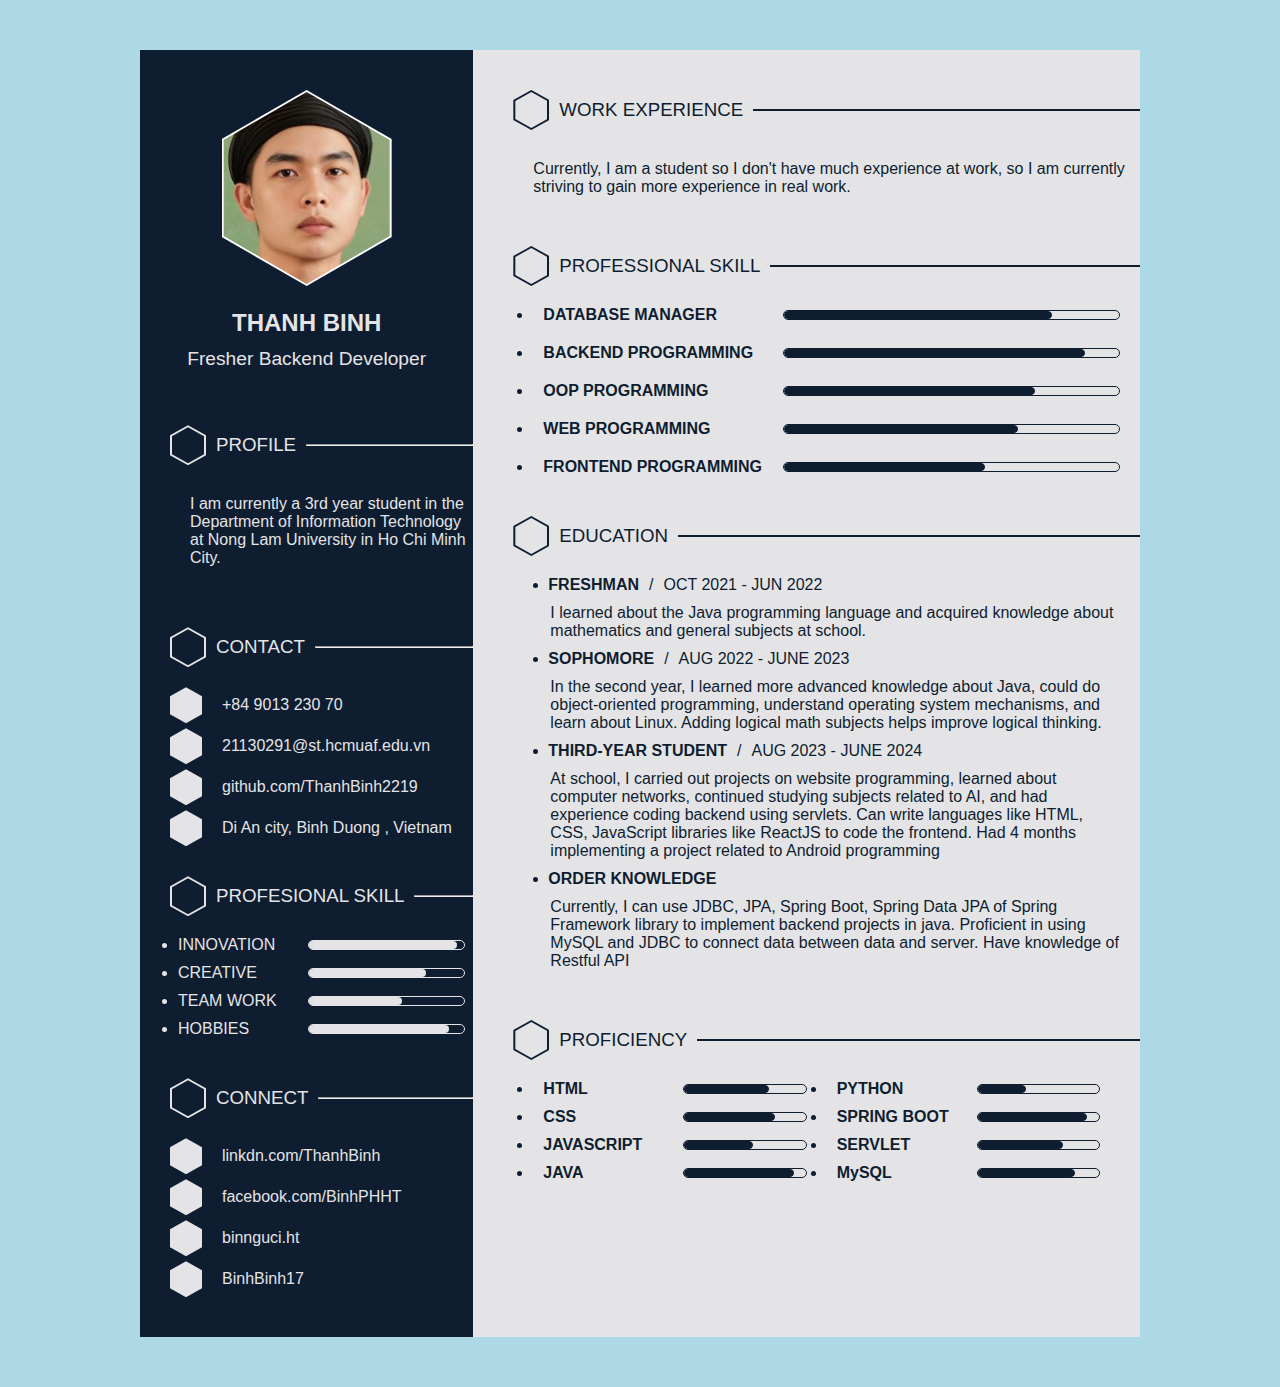
==== 21130291_Nguyen_Thanh_Binh.html @ b84941cc "create: a private CV" ====
<!DOCTYPE html>
<html lang="en">

<head>
    <meta charset="UTF-8">
    <meta name="viewport" content="width=device-width, initial-scale=1">
    <link rel="stylesheet" href="https://cdnjs.cloudflare.com/ajax/libs/font-awesome/6.5.1/css/all.min.css"
        integrity="sha512-DTOQO9RWCH3ppGqcWaEA1BIZOC6xxalwEsw9c2QQeAIftl+Vegovlnee1c9QX4TctnWMn13TZye+giMm8e2LwA=="
        crossorigin="anonymous" referrerpolicy="no-referrer" />
    <link rel="icon" href="" type="image/x-icon" />
    <title>Curriculum Vitae</title>
    <style>
        * {
            margin: 0;
            padding: 0;
            box-sizing: border-box;
            font-family: Arial, Helvetica, sans-serif;
        }

        body {
            background-color: lightblue;
            display: flex;
            justify-content: center;
            align-items: center;
            min-height: 100vh;
        }

        .container {
            position: relative;
            width: 100%;
            max-width: 1000px;
            min-height: 1000px;
            margin: 50px;
            background: #fff;
            display: grid;
            grid-template-columns: 1fr 2fr;
            box-shadow: 0 35px 55px rgba(0, 0, 0, 0, 1);
        }

        .container .left_side {
            position: relative;
            background-color: #0e1d30;
            color: #e4e4e6;
            padding: 40px 0;
        }

        .profileText {
            position: relative;
            display: flex;
            flex-direction: column;
            align-items: center;
            padding-bottom: 20px;
        }

        .container .right_side {
            position: relative;
            background-color: #e4e4e6;
            padding: 40px;
        }

        .haxegon {
            position: relative;
            width: 170px;
            height: 196px;
            background-color: #fff;
            color: white;
            clip-path: polygon(50% 0%, 100% 25%, 100% 75%,
                    50% 100%, 0% 75%, 0% 25%);
            display: flex;
            align-items: center;
            justify-content: center;
        }

        .sub-haxegon {
            position: relative;
            width: 166px;
            height: 192px;
        }

        .haxegon .sub-haxegon .img {
            position: absolute;
            top: 0;
            left: 0;
            width: 70%;
            height: 70%;
            /* object-fit: ; */
        }

        .profileText h2 {
            font-size: 1.5em;
            margin-top: 20px;
            text-transform: uppercase;
            text-align: center;
            font-weight: 600;
            line-height: 1.4em;
        }

        .profileText h2>span {
            text-transform: none;
            font-size: 0.8em;
            font-weight: 300;
        }

        .left_side .information {

            display: flex;
            flex-direction: column;
            padding-left: 30px;

        }

        .information .title {
            display: flex;
            flex-direction: row;
            justify-content: space-between;
            align-items: center;
            margin-top: 30px;
            gap: 10px;
        }

        .title .hexagonIcon {
            width: 36px;
            height: 40px;
            background-color: #e4e4e6;
        }

        .subHaxegonIcon {
            width: 32px;
            height: 36px;
            background-color: #0e1d30;
        }

        .title h3 {
            font-weight: 300;
        }

        .title hr {
            flex: 1;
        }

        .information .profileContext {
            margin: 30px 0 30px 0;
            padding-left: 20px;

        }

        .contact {
            margin-bottom: 15px;
        }

        .contactText {
            margin-top: 5px;
            display: flex;
            flex-direction: row;
            align-items: center;
            gap: 20px;
        }

        .contactText .subHaxegonIcon {
            background-color: #e4e4e6;
            color: #0e1d30;
        }

        .information .box {
            display: flex;
            flex-direction: column;
            padding: 0 8px;
            margin-top: 20px;
        }

        .information .boxSkill {
            position: relative;
            width: 100%;
            display: flex;
            flex-direction: row;
            justify-content: center;
            align-items: center;
            margin-bottom: 10px;
        }

        .boxSkill h4 {
            font-weight: 300;
            flex-basis: 240px;
        }

        .boxSkill .percent {
            position: relative;
            width: 100%;
            height: 10px;
            background-color: #0e1d30;
            border-radius: 5px;
            border: 1px solid #e4e4e6;
        }

        .boxSkill .percent div {

            position: absolute;
            top: 0;
            left: 0;
            height: 100%;
            background: #e4e4e6;
            border-radius: 5px;
        }

        .boxSkill .percent .percent-innovation {
            width: 95%;
        }

        .boxSkill .percent .percent-creative {
            width: 75%;
        }

        .boxSkill .percent .percent-teamwork {
            width: 60%;
        }

        .boxSkill .percent .percent-hobbies {
            width: 90%;
        }

        .container .right_side {
            position: relative;
            display: flex;
            flex-direction: column;
            background-color: #e4e4e6;
            color: #0e1d30;
            padding: 20px 0;
        }

        .right_side i {
            color: #0e1d30;
        }

        .right_side .about {
            display: flex;
            flex-direction: column;
            padding-left: 40px;
        }

        .right_side .title2 {
            display: flex;
            flex-direction: row;
            justify-content: space-between;
            align-items: center;
            gap: 10px;
            margin-top: 20px;
        }

        .title2 .hexagonIcon {
            background-color: #0e1d30;
        }

        .title2 .subHaxegonIcon {
            background-color: #e4e4e6;
        }

        .title2 .line {
            flex: 1;
            background-color: #0e1d30;
            height: 2px;
        }

        .about .experience-text {
            padding-left: 20px;
            margin: 30px 0;
        }

        .about .box2 {
            display: flex;
            flex-direction: column;
            margin-top: 20px;
            padding: 0 20px 0 20px;
        }

        .box2 .skillbox {
            display: flex;
            flex-direction: row;
            align-items: center;
            gap: 10px;
            margin-bottom: 20px;
        }

        .box2 h4 {
            flex-basis: 400px;
        }

        .skillbox .percent2 {
            position: relative;
            width: 100%;
            height: 10px;
            background-color: #e4e4e6;
            border-radius: 5px;
            border: 1px solid #0e1d30;
            overflow: hidden;
        }

        .skillbox .percent2 div {
            position: absolute;
            top: 0px;
            left: 0px;
            height: 100%;
            background-color: #0e1d30;
            border-radius: 5px;
            border: 1px solid #0e1d30;
            /* transform: translateX(80%);
    transition: 2s linear; */
        }

        .skillbox .percent2 .percent-db {
            width: 80%;
        }

        .percent2 .percent-bp {
            width: 90%;
        }

        .percent2 .percent-oop {
            width: 75%;
        }

        .percent2 .percent-web {
            width: 70%;
        }

        .percent2 .percent-fp {
            width: 60%;
        }

        .right_side .experience-container {
            display: flex;
            flex-direction: column;
            padding: 20px 20px;
        }

        .experience-container .point {
            width: 5px;
            height: 5px;
            background-color: #0e1d30;
            border-radius: 50%;
        }

        .experience-container .labels {
            display: flex;
            flex-direction: row;
            gap: 10px;
            align-items: center;
        }

        .experience-container .sub-labels {
            font-weight: 600;
        }

        .experience-container .experience-context {
            padding-left: 17px;
            margin: 10px 0;
        }

        .about .box-container {
            display: flex;
            flex-direction: row;
            margin-top: 20px;
            padding: 0 20px 0 20px;
        }

        .box-container .box3 {
            width: 50%;
        }

        .box-container .box3 .skillbox {
            display: flex;
            flex-direction: row;
            justify-content: center;
            align-items: center;
            gap: 10px;
            margin-bottom: 10px;
            padding-right: 20px;
        }

        .box3 .skillbox h4 {
            flex-basis: 130px;
        }

        .percent3 {
            position: relative;
            width: 100%;
            height: 10px;
            background-color: #e4e4e6;
            border-radius: 5px;
            border: 1px solid #0e1d30;
            flex: 1;
        }

        .skillbox .percent3 div {
            position: absolute;
            top: 0px;
            left: 0;
            height: 100%;
            background-color: #0e1d30;
            border-radius: 5px;
            border: 1px solid #0e1d30;

        }

        .percent3 .percent-html {
            width: 70%;
        }

        .percent3 .percent-css {
            width: 75%;
        }

        .percent3 .percent-js {
            width: 57%;
        }

        .percent3 .percent-java {
            width: 90%;
        }

        .percent3 .percent-python {
            width: 40%;
        }

        .percent3 .percent-sb {
            width: 90%;
        }

        .percent3 .percent-servlet {
            width: 70%;
        }

        .percent3 .percent-sql {
            width: 80%;
        }
    </style>
</head>

<body>
    <div class="container">
        <div class="left_side">
            <div class="profileText">
                <div class="haxegon">
                    <div class="haxegon sub-haxegon">
                        <img
                            src="[data-uri]">
                    </div>
                </div>
                <h2>THANH BINH<br><span>Fresher Backend Developer</span></h2>
            </div>
            <div class="information">
                <div class="title">
                    <div class="haxegon hexagonIcon">
                        <div class="haxegon subHaxegonIcon">
                            <i class="fa-solid fa-file"></i>
                        </div>
                    </div>
                    <h3>PROFILE</h3>
                    <hr>
                </div>
                <p class="profileContext">
                    I am currently a 3rd year student in the Department of Information Technology at Nong Lam University
                    in Ho Chi Minh
                    City.
                </p>
                <div class="title contact">
                    <div class="haxegon hexagonIcon">
                        <div class="haxegon subHaxegonIcon">
                            <i class="fa-solid fa-file"></i>
                        </div>
                    </div>
                    <h3>CONTACT</h3>
                    <hr>
                </div>
                <div class="contactText ">
                    <div class="haxegon subHaxegonIcon">
                        <i class="fa-solid fa-phone"></i>
                    </div>
                    <p>
                        +84 9013 230 70
                    </p>
                </div>
                <div class="contactText">
                    <div class="haxegon subHaxegonIcon">
                        <i class="fa-solid fa-phone"></i>
                    </div>
                    <p>
                        21130291@st.hcmuaf.edu.vn
                    </p>
                </div>
                <div class="contactText">
                    <div class="haxegon subHaxegonIcon">
                        <i class="fa-brands fa-github"></i>
                    </div>
                    <p>
                        github.com/ThanhBinh2219
                    </p>
                </div>
                <div class="contactText">
                    <div class="haxegon subHaxegonIcon">
                        <i class="fa-solid fa-location-dot"></i>
                    </div>
                    <p>
                        Di An city, Binh Duong , Vietnam
                    </p>
                </div>
                <div class="title">
                    <div class="haxegon hexagonIcon">
                        <div class="haxegon subHaxegonIcon">
                            <i class="fa-solid fa-chart-pie"></i>
                        </div>
                    </div>
                    <h3>PROFESIONAL SKILL</h3>
                    <hr>
                </div>
                <div class="box">
                    <div class="boxSkill">
                        <li></li>
                        <h4>INNOVATION</h4>
                        <div class="percent">
                            <div class="percent-innovation"></div>
                        </div>
                    </div>
                    <div class="boxSkill">
                        <li></li>
                        <h4>CREATIVE</h4>
                        <div class="percent">
                            <div class="percent-creative"></div>
                        </div>
                    </div>
                    <div class="boxSkill">
                        <li></li>
                        <h4>TEAM WORK</h4>
                        <div class="percent">
                            <div class="percent-teamwork"></div>
                        </div>
                    </div>
                    <div class="boxSkill">
                        <li></li>
                        <h4>HOBBIES</h4>
                        <div class="percent">
                            <div class="percent-hobbies"></div>
                        </div>
                    </div>
                </div>
                <div class="title contact">
                    <div class="haxegon hexagonIcon">
                        <div class="haxegon subHaxegonIcon">
                            <i class="fa-solid fa-file"></i>
                        </div>
                    </div>
                    <h3>CONNECT</h3>
                    <hr>
                </div>
                <div class="contactText ">
                    <div class="haxegon subHaxegonIcon">
                        <i class="fa-brands fa-linkedin-in"></i>
                    </div>
                    <p>
                        linkdn.com/ThanhBinh
                    </p>
                </div>
                <div class="contactText">
                    <div class="haxegon subHaxegonIcon">
                        <i class="fa-brands fa-facebook-f"></i>
                    </div>
                    <p>
                        facebook.com/BinhPHHT
                    </p>
                </div>
                <div class="contactText">
                    <div class="haxegon subHaxegonIcon">
                        <i class="fa-brands fa-square-instagram"></i>
                    </div>
                    <p>
                        binnguci.ht
                    </p>
                </div>
                <div class="contactText">
                    <div class="haxegon subHaxegonIcon">
                        <i class="fa-brands fa-telegram"></i>
                    </div>
                    <p>
                        BinhBinh17
                    </p>
                </div>
            </div>
        </div>
        <div class="right_side">
            <div class="information about">
                <div class="title title2">
                    <div class="haxegon hexagonIcon">
                        <div class="haxegon subHaxegonIcon">
                            <i class="fa-solid fa-building"></i>
                        </div>
                    </div>
                    <h3>WORK EXPERIENCE</h3>
                    <div class="line"></div>
                </div>
                <p class="experience-text">
                    Currently, I am a student so I don't have much experience at work, so I am currently striving to
                    gain more experience in
                    real work.
                </p>
                <div class="title title2">
                    <div class="haxegon hexagonIcon">
                        <div class="haxegon subHaxegonIcon">
                            <i class="fa-solid fa-chart-pie"></i>
                        </div>
                    </div>
                    <h3>PROFESSIONAL SKILL</h3>
                    <div class="line"></div>
                </div>
                <div class="box2">
                    <div class="skillbox">
                        <li></li>
                        <h4>DATABASE MANAGER</h4>
                        <div class="percent2">
                            <div class="percent-db"></div>
                        </div>
                    </div>
                    <div class="skillbox">
                        <li></li>
                        <h4>BACKEND PROGRAMMING</h4>
                        <div class="percent2">
                            <div class="percent-bp"></div>
                        </div>
                    </div>
                    <div class="skillbox">
                        <li></li>
                        <h4>OOP PROGRAMMING</h4>
                        <div class="percent2">
                            <div class="percent-oop"></div>
                        </div>
                    </div>
                    <div class="skillbox">
                        <li></li>
                        <h4>WEB PROGRAMMING</h4>
                        <div class="percent2">
                            <div class="percent-web"></div>
                        </div>
                    </div>
                    <div class="skillbox">
                        <li></li>
                        <h4>FRONTEND PROGRAMMING</h4>
                        <div class="percent2">
                            <div class="percent-fp"></div>
                        </div>
                    </div>
                </div>
                <div class="title title2">
                    <div class="haxegon hexagonIcon">
                        <div class="haxegon subHaxegonIcon">
                            <i class="fa-solid fa-school"></i>
                        </div>
                    </div>
                    <h3>EDUCATION</h3>
                    <div class="line"></div>
                </div>
                <div class="experience-container">
                    <div class="experience-container-sub">
                        <div class="labels">
                            <div class="point">
                            </div>
                            <p class="sub-labels">FRESHMAN</p>
                            <span>/</span>
                            <span>OCT 2021 - JUN 2022</span>
                        </div>
                        <p class="experience-context">I learned about the Java programming language and acquired
                            knowledge
                            about mathematics and general subjects at school.</p>
                    </div>
                    <div class="experience-container-sub">
                        <div class="labels">
                            <div class="point">
                            </div>
                            <p class="sub-labels">SOPHOMORE</p>
                            <span>/</span>
                            <span>AUG 2022 - JUNE 2023</span>
                        </div>
                        <p class="experience-context">In the second year, I learned more advanced knowledge about Java,
                            could do object-oriented programming, understand
                            operating system mechanisms, and learn about Linux. Adding logical math subjects helps
                            improve
                            logical thinking.</p>
                    </div>
                    <div class="experience-container-sub">
                        <div class="labels">
                            <div class="point">
                            </div>
                            <p class="sub-labels">THIRD-YEAR STUDENT</p>
                            <span>/</span>
                            <span>AUG 2023 - JUNE 2024</span>
                        </div>
                        <p class="experience-context">At school, I carried out projects on website programming, learned
                            about computer networks, continued studying subjects
                            related to AI, and had experience coding backend using servlets. Can write languages like
                            HTML,
                            CSS, JavaScript
                            libraries like ReactJS to code the frontend. Had 4 months implementing a project related to
                            Android programming</p>
                    </div>
                    <div class="experience-container-sub">
                        <div class="labels">
                            <div class="point">
                            </div>
                            <p class="sub-labels">ORDER KNOWLEDGE</p>
                        </div>
                        <p class="experience-context">Currently, I can use JDBC, JPA, Spring Boot, Spring Data JPA of
                            Spring
                            Framework library to implement backend projects
                            in java. Proficient in using MySQL and JDBC to connect data between data and server. Have
                            knowledge of Restful API</p>
                    </div>
                </div>
                <div class="title title2">
                    <div class="haxegon hexagonIcon">
                        <div class="haxegon subHaxegonIcon">
                            <i class="fa-solid fa-lightbulb"></i>
                        </div>
                    </div>
                    <h3>PROFICIENCY</h3>
                    <div class="line"></div>
                </div>
                <div class="box-container">
                    <div class="box3">
                        <div class="skillbox">
                            <li></li>
                            <h4>HTML</h4>
                            <div class="percent3">
                                <div class="percent-html"></div>
                            </div>
                        </div>
                        <div class="skillbox">
                            <li></li>
                            <h4>CSS</h4>
                            <div class="percent3">
                                <div class="percent-css"></div>
                            </div>
                        </div>
                        <div class="skillbox">
                            <li></li>
                            <h4>JAVASCRIPT</h4>
                            <div class="percent3">
                                <div class="percent-js"></div>
                            </div>
                        </div>
                        <div class="skillbox">
                            <li></li>
                            <h4>JAVA</h4>
                            <div class="percent3">
                                <div class="percent-java"></div>
                            </div>
                        </div>
                    </div>
                    <div class="box3">

                        <div class="skillbox">
                            <li></li>
                            <h4>PYTHON</h4>
                            <div class="percent3">
                                <div class="percent-python"></div>
                            </div>
                        </div>
                        <div class="skillbox">
                            <li></li>
                            <h4>SPRING BOOT</h4>
                            <div class="percent3">
                                <div class="percent-sb"></div>
                            </div>
                        </div>
                        <div class="skillbox">
                            <li></li>
                            <h4>SERVLET</h4>
                            <div class="percent3">
                                <div class="percent-servlet"></div>
                            </div>
                        </div>
                        <div class="skillbox">
                            <li></li>
                            <h4>MySQL</h4>
                            <div class="percent3">
                                <div class="percent-sql"></div>
                            </div>
                        </div>
                    </div>
                </div>
            </div>
        </div>
    </div>
    </div>
</body>

</html>
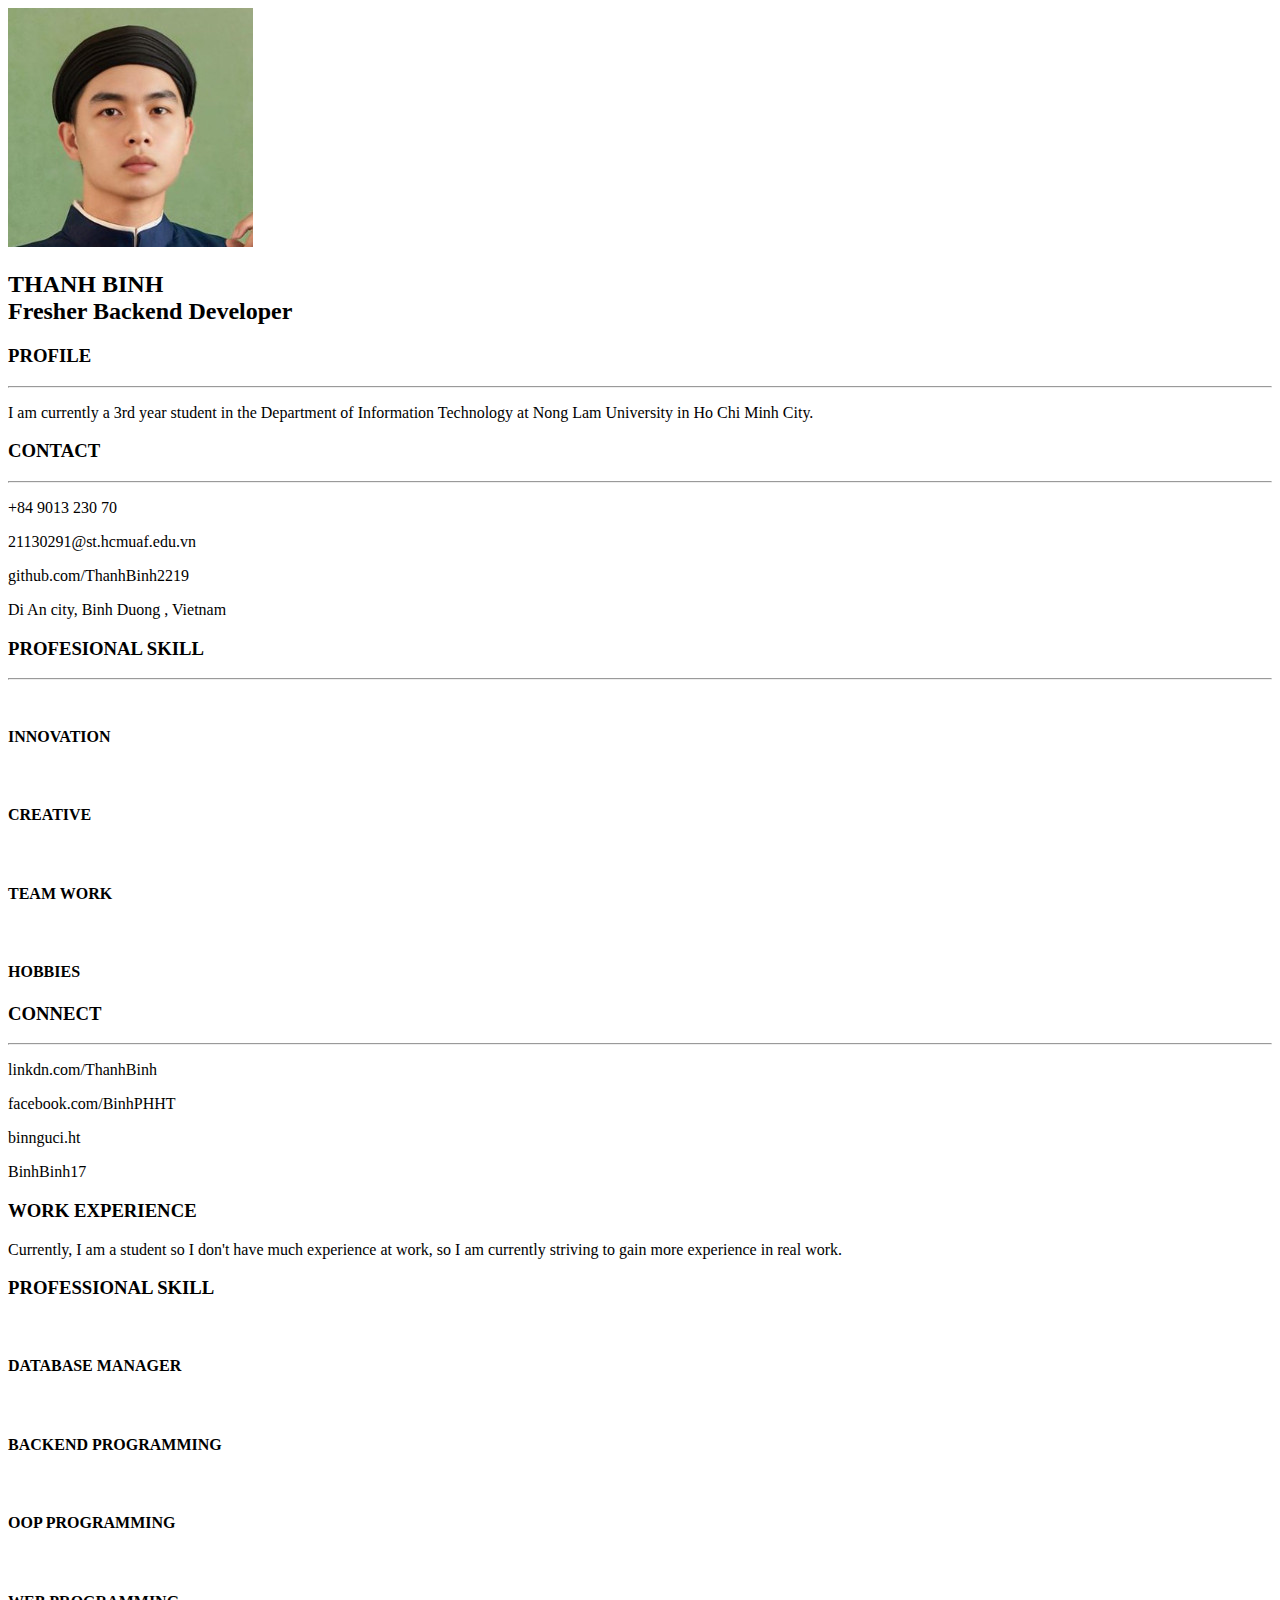
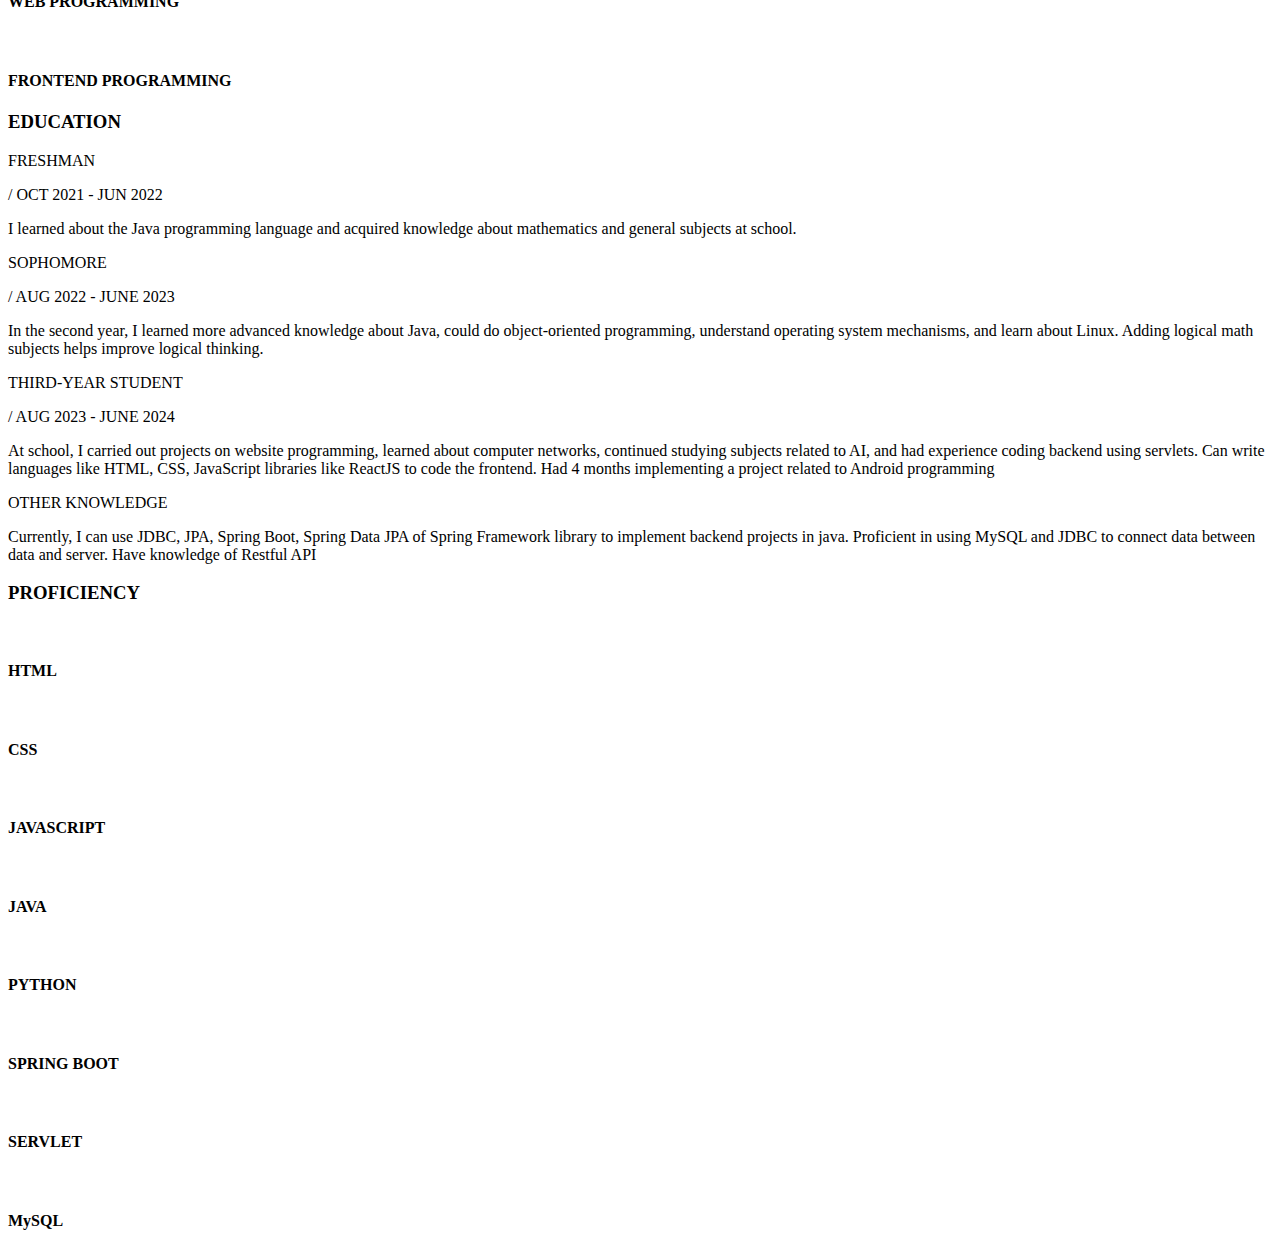
==== commit 48212c7c: "refactor: covert css to scss" ====
--- a/21130291_Nguyen_Thanh_Binh.html
+++ b/21130291_Nguyen_Thanh_Binh.html
@@ -4,443 +4,22 @@
 <head>
     <meta charset="UTF-8">
     <meta name="viewport" content="width=device-width, initial-scale=1">
+<!--    <link rel="stylesheet" href="styleCV.css">-->
     <link rel="stylesheet" href="https://cdnjs.cloudflare.com/ajax/libs/font-awesome/6.5.1/css/all.min.css"
         integrity="sha512-DTOQO9RWCH3ppGqcWaEA1BIZOC6xxalwEsw9c2QQeAIftl+Vegovlnee1c9QX4TctnWMn13TZye+giMm8e2LwA=="
         crossorigin="anonymous" referrerpolicy="no-referrer" />
     <link rel="icon" href="" type="image/x-icon" />
+    <link rel="stylesheet" href="style.css">
     <title>Curriculum Vitae</title>
-    <style>
-        * {
-            margin: 0;
-            padding: 0;
-            box-sizing: border-box;
-            font-family: Arial, Helvetica, sans-serif;
-        }
-
-        body {
-            background-color: lightblue;
-            display: flex;
-            justify-content: center;
-            align-items: center;
-            min-height: 100vh;
-        }
-
-        .container {
-            position: relative;
-            width: 100%;
-            max-width: 1000px;
-            min-height: 1000px;
-            margin: 50px;
-            background: #fff;
-            display: grid;
-            grid-template-columns: 1fr 2fr;
-            box-shadow: 0 35px 55px rgba(0, 0, 0, 0, 1);
-        }
-
-        .container .left_side {
-            position: relative;
-            background-color: #0e1d30;
-            color: #e4e4e6;
-            padding: 40px 0;
-        }
-
-        .profileText {
-            position: relative;
-            display: flex;
-            flex-direction: column;
-            align-items: center;
-            padding-bottom: 20px;
-        }
-
-        .container .right_side {
-            position: relative;
-            background-color: #e4e4e6;
-            padding: 40px;
-        }
-
-        .haxegon {
-            position: relative;
-            width: 170px;
-            height: 196px;
-            background-color: #fff;
-            color: white;
-            clip-path: polygon(50% 0%, 100% 25%, 100% 75%,
-                    50% 100%, 0% 75%, 0% 25%);
-            display: flex;
-            align-items: center;
-            justify-content: center;
-        }
-
-        .sub-haxegon {
-            position: relative;
-            width: 166px;
-            height: 192px;
-        }
-
-        .haxegon .sub-haxegon .img {
-            position: absolute;
-            top: 0;
-            left: 0;
-            width: 70%;
-            height: 70%;
-            /* object-fit: ; */
-        }
-
-        .profileText h2 {
-            font-size: 1.5em;
-            margin-top: 20px;
-            text-transform: uppercase;
-            text-align: center;
-            font-weight: 600;
-            line-height: 1.4em;
-        }
-
-        .profileText h2>span {
-            text-transform: none;
-            font-size: 0.8em;
-            font-weight: 300;
-        }
-
-        .left_side .information {
-
-            display: flex;
-            flex-direction: column;
-            padding-left: 30px;
-
-        }
-
-        .information .title {
-            display: flex;
-            flex-direction: row;
-            justify-content: space-between;
-            align-items: center;
-            margin-top: 30px;
-            gap: 10px;
-        }
-
-        .title .hexagonIcon {
-            width: 36px;
-            height: 40px;
-            background-color: #e4e4e6;
-        }
-
-        .subHaxegonIcon {
-            width: 32px;
-            height: 36px;
-            background-color: #0e1d30;
-        }
-
-        .title h3 {
-            font-weight: 300;
-        }
-
-        .title hr {
-            flex: 1;
-        }
-
-        .information .profileContext {
-            margin: 30px 0 30px 0;
-            padding-left: 20px;
-
-        }
-
-        .contact {
-            margin-bottom: 15px;
-        }
-
-        .contactText {
-            margin-top: 5px;
-            display: flex;
-            flex-direction: row;
-            align-items: center;
-            gap: 20px;
-        }
-
-        .contactText .subHaxegonIcon {
-            background-color: #e4e4e6;
-            color: #0e1d30;
-        }
-
-        .information .box {
-            display: flex;
-            flex-direction: column;
-            padding: 0 8px;
-            margin-top: 20px;
-        }
-
-        .information .boxSkill {
-            position: relative;
-            width: 100%;
-            display: flex;
-            flex-direction: row;
-            justify-content: center;
-            align-items: center;
-            margin-bottom: 10px;
-        }
-
-        .boxSkill h4 {
-            font-weight: 300;
-            flex-basis: 240px;
-        }
-
-        .boxSkill .percent {
-            position: relative;
-            width: 100%;
-            height: 10px;
-            background-color: #0e1d30;
-            border-radius: 5px;
-            border: 1px solid #e4e4e6;
-        }
-
-        .boxSkill .percent div {
-
-            position: absolute;
-            top: 0;
-            left: 0;
-            height: 100%;
-            background: #e4e4e6;
-            border-radius: 5px;
-        }
-
-        .boxSkill .percent .percent-innovation {
-            width: 95%;
-        }
-
-        .boxSkill .percent .percent-creative {
-            width: 75%;
-        }
-
-        .boxSkill .percent .percent-teamwork {
-            width: 60%;
-        }
-
-        .boxSkill .percent .percent-hobbies {
-            width: 90%;
-        }
-
-        .container .right_side {
-            position: relative;
-            display: flex;
-            flex-direction: column;
-            background-color: #e4e4e6;
-            color: #0e1d30;
-            padding: 20px 0;
-        }
-
-        .right_side i {
-            color: #0e1d30;
-        }
-
-        .right_side .about {
-            display: flex;
-            flex-direction: column;
-            padding-left: 40px;
-        }
-
-        .right_side .title2 {
-            display: flex;
-            flex-direction: row;
-            justify-content: space-between;
-            align-items: center;
-            gap: 10px;
-            margin-top: 20px;
-        }
-
-        .title2 .hexagonIcon {
-            background-color: #0e1d30;
-        }
-
-        .title2 .subHaxegonIcon {
-            background-color: #e4e4e6;
-        }
-
-        .title2 .line {
-            flex: 1;
-            background-color: #0e1d30;
-            height: 2px;
-        }
-
-        .about .experience-text {
-            padding-left: 20px;
-            margin: 30px 0;
-        }
-
-        .about .box2 {
-            display: flex;
-            flex-direction: column;
-            margin-top: 20px;
-            padding: 0 20px 0 20px;
-        }
-
-        .box2 .skillbox {
-            display: flex;
-            flex-direction: row;
-            align-items: center;
-            gap: 10px;
-            margin-bottom: 20px;
-        }
-
-        .box2 h4 {
-            flex-basis: 400px;
-        }
-
-        .skillbox .percent2 {
-            position: relative;
-            width: 100%;
-            height: 10px;
-            background-color: #e4e4e6;
-            border-radius: 5px;
-            border: 1px solid #0e1d30;
-            overflow: hidden;
-        }
-
-        .skillbox .percent2 div {
-            position: absolute;
-            top: 0px;
-            left: 0px;
-            height: 100%;
-            background-color: #0e1d30;
-            border-radius: 5px;
-            border: 1px solid #0e1d30;
-            /* transform: translateX(80%);
-    transition: 2s linear; */
-        }
-
-        .skillbox .percent2 .percent-db {
-            width: 80%;
-        }
-
-        .percent2 .percent-bp {
-            width: 90%;
-        }
-
-        .percent2 .percent-oop {
-            width: 75%;
-        }
-
-        .percent2 .percent-web {
-            width: 70%;
-        }
-
-        .percent2 .percent-fp {
-            width: 60%;
-        }
-
-        .right_side .experience-container {
-            display: flex;
-            flex-direction: column;
-            padding: 20px 20px;
-        }
-
-        .experience-container .point {
-            width: 5px;
-            height: 5px;
-            background-color: #0e1d30;
-            border-radius: 50%;
-        }
-
-        .experience-container .labels {
-            display: flex;
-            flex-direction: row;
-            gap: 10px;
-            align-items: center;
-        }
-
-        .experience-container .sub-labels {
-            font-weight: 600;
-        }
-
-        .experience-container .experience-context {
-            padding-left: 17px;
-            margin: 10px 0;
-        }
-
-        .about .box-container {
-            display: flex;
-            flex-direction: row;
-            margin-top: 20px;
-            padding: 0 20px 0 20px;
-        }
-
-        .box-container .box3 {
-            width: 50%;
-        }
-
-        .box-container .box3 .skillbox {
-            display: flex;
-            flex-direction: row;
-            justify-content: center;
-            align-items: center;
-            gap: 10px;
-            margin-bottom: 10px;
-            padding-right: 20px;
-        }
-
-        .box3 .skillbox h4 {
-            flex-basis: 130px;
-        }
-
-        .percent3 {
-            position: relative;
-            width: 100%;
-            height: 10px;
-            background-color: #e4e4e6;
-            border-radius: 5px;
-            border: 1px solid #0e1d30;
-            flex: 1;
-        }
-
-        .skillbox .percent3 div {
-            position: absolute;
-            top: 0px;
-            left: 0;
-            height: 100%;
-            background-color: #0e1d30;
-            border-radius: 5px;
-            border: 1px solid #0e1d30;
-
-        }
-
-        .percent3 .percent-html {
-            width: 70%;
-        }
-
-        .percent3 .percent-css {
-            width: 75%;
-        }
-
-        .percent3 .percent-js {
-            width: 57%;
-        }
-
-        .percent3 .percent-java {
-            width: 90%;
-        }
-
-        .percent3 .percent-python {
-            width: 40%;
-        }
-
-        .percent3 .percent-sb {
-            width: 90%;
-        }
-
-        .percent3 .percent-servlet {
-            width: 70%;
-        }
-
-        .percent3 .percent-sql {
-            width: 80%;
-        }
-    </style>
+
 </head>
 
 <body>
     <div class="container">
         <div class="left_side">
-            <div class="profileText">
+            <div class="profile-text">
                 <div class="haxegon">
-                    <div class="haxegon sub-haxegon">
+                    <div class="sub-haxegon">
                         <img
                             src="[data-uri]">
                     </div>
@@ -449,8 +28,8 @@
             </div>
             <div class="information">
                 <div class="title">
-                    <div class="haxegon hexagonIcon">
-                        <div class="haxegon subHaxegonIcon">
+                    <div class="hexagonIcon">
+                        <div class="subHaxegonIcon">
                             <i class="fa-solid fa-file"></i>
                         </div>
                     </div>
@@ -462,17 +41,17 @@
                     in Ho Chi Minh
                     City.
                 </p>
-                <div class="title contact">
-                    <div class="haxegon hexagonIcon">
-                        <div class="haxegon subHaxegonIcon">
-                            <i class="fa-solid fa-file"></i>
+                <div class="contact">
+                    <div class="hexagonIcon">
+                        <div class="subHaxegonIcon">
+                            <i class="fa-solid fa-user"></i>
                         </div>
                     </div>
                     <h3>CONTACT</h3>
                     <hr>
                 </div>
                 <div class="contactText ">
-                    <div class="haxegon subHaxegonIcon">
+                    <div class="subHaxegonIcon">
                         <i class="fa-solid fa-phone"></i>
                     </div>
                     <p>
@@ -480,15 +59,15 @@
                     </p>
                 </div>
                 <div class="contactText">
-                    <div class="haxegon subHaxegonIcon">
-                        <i class="fa-solid fa-phone"></i>
+                    <div class="subHaxegonIcon">
+                        <i class="fa-solid fa-envelope"></i>
                     </div>
                     <p>
                         21130291@st.hcmuaf.edu.vn
                     </p>
                 </div>
                 <div class="contactText">
-                    <div class="haxegon subHaxegonIcon">
+                    <div class="subHaxegonIcon">
                         <i class="fa-brands fa-github"></i>
                     </div>
                     <p>
@@ -496,7 +75,7 @@
                     </p>
                 </div>
                 <div class="contactText">
-                    <div class="haxegon subHaxegonIcon">
+                    <div class="subHaxegonIcon">
                         <i class="fa-solid fa-location-dot"></i>
                     </div>
                     <p>
@@ -504,8 +83,8 @@
                     </p>
                 </div>
                 <div class="title">
-                    <div class="haxegon hexagonIcon">
-                        <div class="haxegon subHaxegonIcon">
+                    <div class="hexagonIcon">
+                        <div class="subHaxegonIcon">
                             <i class="fa-solid fa-chart-pie"></i>
                         </div>
                     </div>
@@ -543,16 +122,16 @@
                     </div>
                 </div>
                 <div class="title contact">
-                    <div class="haxegon hexagonIcon">
-                        <div class="haxegon subHaxegonIcon">
-                            <i class="fa-solid fa-file"></i>
+                    <div class="hexagonIcon">
+                        <div class="subHaxegonIcon">
+                            <i class="fa-solid fa-user-group"></i>
                         </div>
                     </div>
                     <h3>CONNECT</h3>
                     <hr>
                 </div>
                 <div class="contactText ">
-                    <div class="haxegon subHaxegonIcon">
+                    <div class="subHaxegonIcon">
                         <i class="fa-brands fa-linkedin-in"></i>
                     </div>
                     <p>
@@ -560,7 +139,7 @@
                     </p>
                 </div>
                 <div class="contactText">
-                    <div class="haxegon subHaxegonIcon">
+                    <div class="subHaxegonIcon">
                         <i class="fa-brands fa-facebook-f"></i>
                     </div>
                     <p>
@@ -568,7 +147,7 @@
                     </p>
                 </div>
                 <div class="contactText">
-                    <div class="haxegon subHaxegonIcon">
+                    <div class="subHaxegonIcon">
                         <i class="fa-brands fa-square-instagram"></i>
                     </div>
                     <p>
@@ -576,7 +155,7 @@
                     </p>
                 </div>
                 <div class="contactText">
-                    <div class="haxegon subHaxegonIcon">
+                    <div class="subHaxegonIcon">
                         <i class="fa-brands fa-telegram"></i>
                     </div>
                     <p>
@@ -588,8 +167,8 @@
         <div class="right_side">
             <div class="information about">
                 <div class="title title2">
-                    <div class="haxegon hexagonIcon">
-                        <div class="haxegon subHaxegonIcon">
+                    <div class="hexagonIcon">
+                        <div class="subHaxegonIcon">
                             <i class="fa-solid fa-building"></i>
                         </div>
                     </div>
@@ -648,8 +227,8 @@
                     </div>
                 </div>
                 <div class="title title2">
-                    <div class="haxegon hexagonIcon">
-                        <div class="haxegon subHaxegonIcon">
+                    <div class="hexagonIcon">
+                        <div class="subHaxegonIcon">
                             <i class="fa-solid fa-school"></i>
                         </div>
                     </div>
@@ -703,7 +282,7 @@
                         <div class="labels">
                             <div class="point">
                             </div>
-                            <p class="sub-labels">ORDER KNOWLEDGE</p>
+                            <p class="sub-labels">OTHER KNOWLEDGE</p>
                         </div>
                         <p class="experience-context">Currently, I can use JDBC, JPA, Spring Boot, Spring Data JPA of
                             Spring
--- a/styleCV.css
+++ b/styleCV.css
@@ -0,0 +1,460 @@
+* {
+    margin: 0;
+    padding: 0;
+    box-sizing: border-box;
+    font-family: Arial, Helvetica, sans-serif;
+}
+
+body {
+    background-color: lightblue;
+    display: flex;
+    justify-content: center;
+    align-items: center;
+    min-height: 100vh;
+}
+
+.container {
+    position: relative;
+    width: 100%;
+    max-width: 1000px;
+    min-height: 1000px;
+    margin: 50px;
+    background: #fff;
+    display: grid;
+    grid-template-columns: 1fr 2fr;
+    box-shadow: 0 35px 55px rgba(0, 0, 0, 0, 1);
+}
+
+.container .left_side {
+    position: relative;
+    background-color: #0e1d30;
+    color: #e4e4e6;
+    padding: 40px 0;
+}
+
+.profile-text {
+    position: relative;
+    display: flex;
+    flex-direction: column;
+    align-items: center;
+    padding-bottom: 20px;
+}
+
+.container .right_side {
+    position: relative;
+    background-color: #e4e4e6;
+    padding: 40px;
+}
+
+.haxegon {
+    position: relative;
+    width: 170px;
+    height: 196px;
+    background-color: #fff;
+    color: white;
+    clip-path: polygon(50% 0%, 100% 25%, 100% 75%,
+            50% 100%, 0% 75%, 0% 25%);
+    display: flex;
+    align-items: center;
+    justify-content: center;
+}
+
+.sub-haxegon {
+    position: relative;
+    clip-path: polygon(50% 0%, 100% 25%, 100% 75%,
+            50% 100%, 0% 75%, 0% 25%);
+    width: 166px;
+    height: 192px;
+    display: flex;
+    align-items: center;
+    justify-content: center;
+}
+
+.sub-haxegon .img {
+    position: absolute;
+    top: 0;
+    left: 0;
+    width: 70%;
+    height: 70%;
+    /* object-fit: ; */
+}
+
+.profile-text h2 {
+    font-size: 1.5em;
+    margin-top: 20px;
+    text-transform: uppercase;
+    text-align: center;
+    font-weight: 600;
+    line-height: 1.4em;
+}
+
+.profile-text h2>span {
+    text-transform: none;
+    font-size: 0.8em;
+    font-weight: 300;
+}
+
+.left_side .information {
+
+    display: flex;
+    flex-direction: column;
+    padding-left: 30px;
+
+}
+
+.information .title {
+    display: flex;
+    flex-direction: row;
+    justify-content: space-between;
+    align-items: center;
+    margin-top: 20px;
+    gap: 10px;
+}
+
+.title .hexagonIcon {
+    width: 36px;
+    height: 40px;
+    background-color: #e4e4e6;
+    color: white;
+    clip-path: polygon(50% 0%, 100% 25%, 100% 75%,
+            50% 100%, 0% 75%, 0% 25%);
+    display: flex;
+    align-items: center;
+    justify-content: center;
+}
+
+.subHaxegonIcon {
+    width: 32px;
+    height: 36px;
+    background-color: #0e1d30;
+    color: white;
+    clip-path: polygon(50% 0%, 100% 25%, 100% 75%,
+            50% 100%, 0% 75%, 0% 25%);
+    display: flex;
+    align-items: center;
+    justify-content: center;
+}
+
+.title h3 {
+    font-weight: 300;
+}
+
+.title hr {
+    flex: 1;
+}
+
+.information .profileContext {
+    margin: 30px 0 30px 0;
+    padding-left: 20px;
+}
+
+.contact {
+    margin-bottom: 15px;
+    display: flex;
+    flex-direction: row;
+    justify-content: space-between;
+    align-items: center;
+    margin-top: 20px;
+    gap: 10px;
+}
+
+.contactText {
+    margin-top: 5px;
+    display: flex;
+    flex-direction: row;
+    align-items: center;
+    gap: 20px;
+}
+
+.contactText .subHaxegonIcon {
+    background-color: #e4e4e6;
+    color: #0e1d30;
+}
+
+.information .box {
+    display: flex;
+    flex-direction: column;
+    padding: 0 8px;
+    margin-top: 20px;
+}
+
+.information .boxSkill {
+    position: relative;
+    width: 100%;
+    display: flex;
+    flex-direction: row;
+    justify-content: center;
+    align-items: center;
+    margin-bottom: 10px;
+}
+
+.boxSkill h4 {
+    font-weight: 300;
+    flex-basis: 240px;
+}
+
+.boxSkill .percent {
+    position: relative;
+    width: 100%;
+    height: 10px;
+    background-color: #0e1d30;
+    border-radius: 5px;
+    border: 1px solid #e4e4e6;
+}
+
+.boxSkill .percent div {
+
+    position: absolute;
+    top: 0;
+    left: 0;
+    height: 100%;
+    background: #e4e4e6;
+    border-radius: 5px;
+}
+
+.boxSkill .percent .percent-innovation {
+    width: 95%;
+}
+
+.boxSkill .percent .percent-creative {
+    width: 90%;
+}
+
+.boxSkill .percent .percent-teamwork {
+    width: 60%;
+}
+
+.boxSkill .percent .percent-hobbies {
+    width: 90%;
+}
+
+.container .right_side {
+    position: relative;
+    display: flex;
+    flex-direction: column;
+    background-color: #e4e4e6;
+    color: #0e1d30;
+    padding: 20px 0;
+}
+
+.right_side i {
+    color: #0e1d30;
+}
+
+.right_side .about {
+    display: flex;
+    flex-direction: column;
+    padding-left: 40px;
+}
+
+.right_side .title2 {
+    display: flex;
+    flex-direction: row;
+    justify-content: space-between;
+    align-items: center;
+    gap: 10px;
+    margin-top: 20px;
+}
+
+.title2 .hexagonIcon {
+    background-color: #0e1d30;
+    width: 36px;
+    height: 40px;
+    color: white;
+    clip-path: polygon(50% 0%, 100% 25%, 100% 75%,
+    50% 100%, 0% 75%, 0% 25%);
+    display: flex;
+    align-items: center;
+    justify-content: center;
+}
+
+.title2 .subHaxegonIcon {
+    background-color: #e4e4e6;
+    width: 32px;
+    height: 36px;
+    color: white;
+    clip-path: polygon(50% 0%, 100% 25%, 100% 75%,
+    50% 100%, 0% 75%, 0% 25%);
+    display: flex;
+    align-items: center;
+    justify-content: center;
+}
+
+.title2 .line {
+    flex: 1;
+    background-color: #0e1d30;
+    height: 2px;
+}
+
+.about .experience-text {
+    padding-left: 20px;
+    margin: 30px 0;
+}
+
+.about .box2 {
+    display: flex;
+    flex-direction: column;
+    margin-top: 20px;
+    padding: 0 20px 0 20px;
+}
+
+.box2 .skillbox {
+    display: flex;
+    flex-direction: row;
+    align-items: center;
+    gap: 10px;
+    margin-bottom: 20px;
+}
+
+.box2 h4 {
+    flex-basis: 400px;
+}
+
+.skillbox .percent2 {
+    position: relative;
+    width: 100%;
+    height: 10px;
+    background-color: #e4e4e6;
+    border-radius: 5px;
+    border: 1px solid #0e1d30;
+    overflow: hidden;
+}
+
+.skillbox .percent2 div {
+    position: absolute;
+    top: 0px;
+    left: 0px;
+    height: 100%;
+    background-color: #0e1d30;
+    border-radius: 5px;
+    border: 1px solid #0e1d30;
+    /* transform: translateX(80%);
+    transition: 2s linear; */
+}
+
+.skillbox .percent2 .percent-db {
+    width: 80%;
+}
+
+.percent2 .percent-bp {
+    width: 90%;
+}
+
+.percent2 .percent-oop {
+    width: 75%;
+}
+
+.percent2 .percent-web {
+    width: 70%;
+}
+
+.percent2 .percent-fp {
+    width: 60%;
+}
+
+.right_side .experience-container {
+    display: flex;
+    flex-direction: column;
+    padding: 20px 20px;
+}
+
+.experience-container .point {
+    width: 5px;
+    height: 5px;
+    background-color: #0e1d30;
+    border-radius: 50%;
+}
+
+.experience-container .labels {
+    display: flex;
+    flex-direction: row;
+    gap: 10px;
+    align-items: center;
+}
+
+.experience-container .sub-labels {
+    font-weight: 600;
+}
+
+.experience-container .experience-context {
+    padding-left: 17px;
+    margin: 10px 0;
+}
+
+.about .box-container {
+    display: flex;
+    flex-direction: row;
+    margin-top: 20px;
+    padding: 0 20px 0 20px;
+}
+
+.box-container .box3 {
+    width: 50%;
+}
+
+.box-container .box3 .skillbox {
+    display: flex;
+    flex-direction: row;
+    justify-content: center;
+    align-items: center;
+    gap: 10px;
+    margin-bottom: 10px;
+    padding-right: 20px;
+}
+
+.box3 .skillbox h4 {
+    flex-basis: 130px;
+}
+
+.percent3 {
+    position: relative;
+    width: 100%;
+    height: 10px;
+    background-color: #e4e4e6;
+    border-radius: 5px;
+    border: 1px solid #0e1d30;
+    flex: 1;
+}
+
+.skillbox .percent3 div {
+    position: absolute;
+    top: 0px;
+    left: 0;
+    height: 100%;
+    background-color: #0e1d30;
+    border-radius: 5px;
+    border: 1px solid #0e1d30;
+
+}
+
+.percent3 .percent-html {
+    width: 70%;
+}
+
+.percent3 .percent-css {
+    width: 75%;
+}
+
+.percent3 .percent-js {
+    width: 57%;
+}
+
+.percent3 .percent-java {
+    width: 90%;
+}
+
+.percent3 .percent-python {
+    width: 40%;
+}
+
+.percent3 .percent-sb {
+    width: 90%;
+}
+
+.percent3 .percent-servlet {
+    width: 70%;
+}
+
+.percent3 .percent-sql {
+    width: 80%;
+}